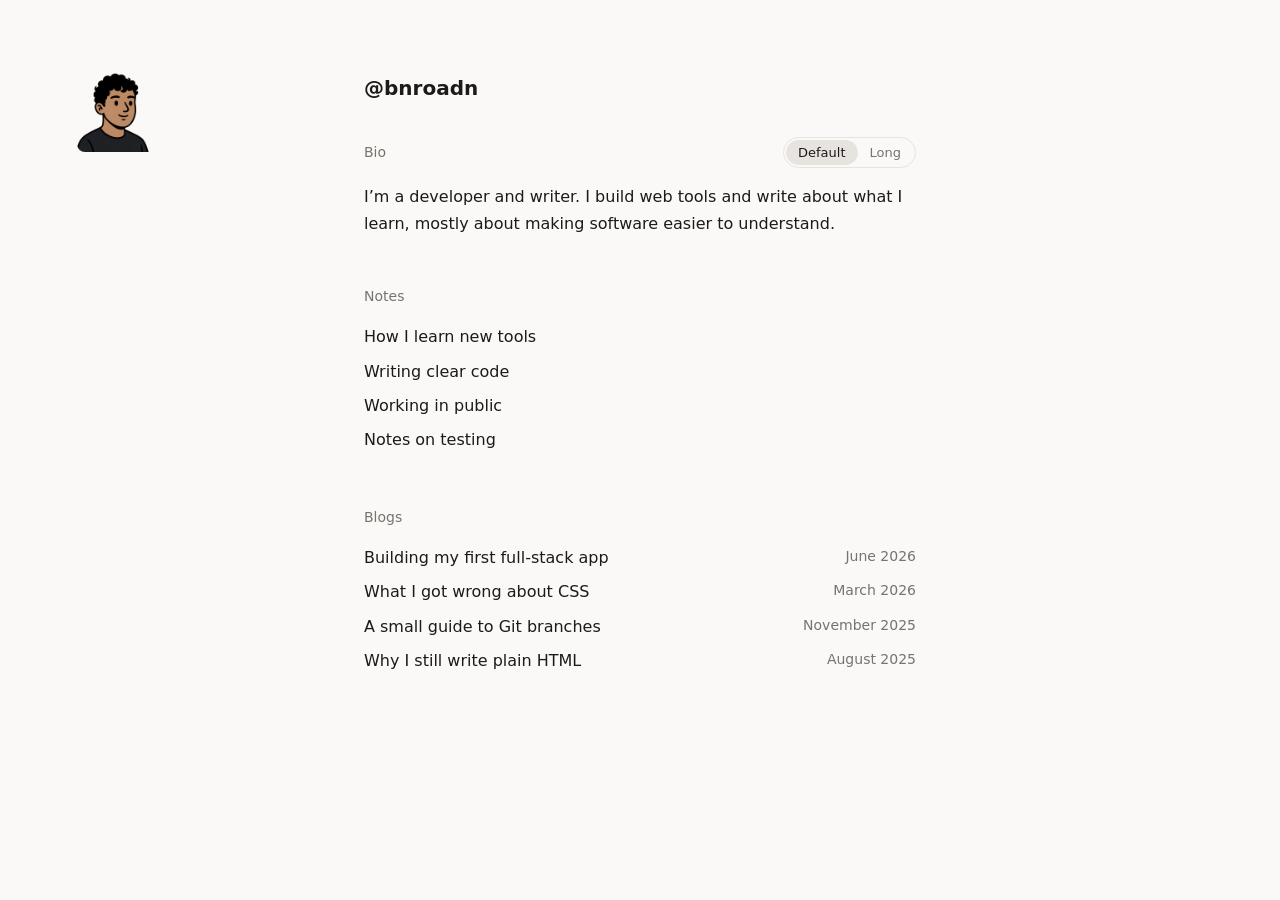
==== minimal-notes/index.html @ 7e2e34ea "test commit vscode" ====
<!DOCTYPE html>
<!--
  CLONE NOTES: a "text-first personal site" (layout inspired by leerob.com).
  The pattern: one narrow column, a handle, a short bio with a Default/Long
  switch, then plain lists of Notes and Blogs. No images, no heavy chrome.
  The original is a Next.js app; this version is plain HTML/CSS/JS so you
  can see every moving part. See the porting notes at the bottom of app.js.
-->
<html lang="en">
<head>
  <meta charset="utf-8">
  <meta name="viewport" content="width=device-width, initial-scale=1">
  <title>hey, i'm Brandon
  </title>
  <meta name="description" content="Developer and writer.">

  <!-- theme-color tints the phone's browser bar to match the page -->
  <meta name="theme-color" content="#1b1a19">

  <!-- Open Graph: the preview card shown when the link is shared.
       Add images/og.png (1280x720) to make it work. -->
  <meta property="og:title" content="Alex Rivera">
  <meta property="og:description" content="Developer and writer.">
  <meta property="og:image" content="images/og.png">

  <link rel="stylesheet" href="css/styles.css">
  <script src="js/app.js" defer></script>
</head>
<body>
  <aside class="logo-slot" aria-label="Logo">
    <img src="images/logo.png" alt="Illustrated portrait logo">
  </aside>
  <main>
    <!-- The handle is the page's h1 and links to a social profile -->
    <h1><a href="https://x.com/">@bnroadn</a></h1>

    <!-- Bio: label + two buttons that act like a segmented control.
         aria-pressed tells screen readers which one is active. -->
    <section aria-labelledby="bio-label">
      <div class="bio-head">
        <span id="bio-label" class="label">Bio</span>
        <div class="switch" role="group" aria-label="Bio length">
          <button type="button" data-mode="default" aria-pressed="true">Default</button>
          <button type="button" data-mode="long" aria-pressed="false">Long</button>
        </div>
      </div>
      <!-- aria-live: screen readers announce the text when it changes -->
      <p id="bio" aria-live="polite"></p>
    </section>

    <!-- Filled in by app.js from the data object -->
    <section><h2>Notes</h2><ul id="notes" class="plain"></ul></section>
    <section><h2>Blogs</h2><ul id="blogs" class="plain"></ul></section>

    <noscript><p class="muted">Enable JavaScript to see the full page.</p></noscript>
  </main>
</body>
</html>
---- minimal-notes/css/styles.css ----
/* ==========================================================================
   styles.css: a calm, text-first look. All colors live in variables, so
   re-theming the whole site means editing six lines.
   ========================================================================== */
:root {
  --bg: #1b1a19;        /* warm near-black (same as the theme-color meta) */
  --text: #ece9e4;
  --muted: #8f8b85;
  --line: #2e2c2a;
  --accent: #ece9e4;
}
/* Light theme for visitors whose OS is set to light */
@media (prefers-color-scheme: light) {
  :root { --bg: #faf9f7; --text: #1c1b1a; --muted: #77736d; --line: #e7e4df; --accent: #1c1b1a; }
}

* { box-sizing: border-box; }

body {
  margin: 0;
  background: var(--bg);
  color: var(--text);
  font: 16px/1.65 system-ui, -apple-system, "Segoe UI", Roboto, sans-serif;
  -webkit-font-smoothing: antialiased;
}

/* One narrow column, centered. This single rule creates the whole "feel". */
main { max-width: 600px; margin: 0 auto; padding: 72px 24px 96px; }

a { color: inherit; text-decoration: none; }
a:hover { text-decoration: underline; text-underline-offset: 3px; }
a:focus-visible, button:focus-visible { outline: 2px solid var(--accent); outline-offset: 2px; }

h1 { font-size: 20px; font-weight: 600; margin: 0 0 32px; }
h2 { font-size: 14px; font-weight: 500; color: var(--muted); margin: 48px 0 12px; }
.label, .muted { color: var(--muted); font-size: 14px; }

/* Bio header: label on the left, switch on the right (flexbox) */
.bio-head { display: flex; justify-content: space-between; align-items: center; margin-bottom: 8px; }

/* Segmented control: two buttons that look like one pill */
.switch { display: inline-flex; border: 1px solid var(--line); border-radius: 999px; padding: 2px; }
.switch button {
  background: none; border: 0; color: var(--muted);
  font: inherit; font-size: 13px; padding: 2px 12px;
  border-radius: 999px; cursor: pointer;
}
/* The ACTIVE button is styled by the aria-pressed attribute itself:
   one source of truth for both accessibility and appearance. */
.switch button[aria-pressed="true"] { background: var(--line); color: var(--text); }

/* Lists: no bullets */
.plain { list-style: none; margin: 0; padding: 0; }
.plain li a { display: flex; justify-content: space-between; gap: 16px; padding: 4px 0; }
.plain .date { color: var(--muted); font-size: 14px; white-space: nowrap; }
#notes li a { display: block; }   /* notes have no dates */

.logo-slot {
  position: fixed;
  top: 72px;
  left: clamp(24px, 6vw, 96px);
  width: 80px;
  aspect-ratio: 1;
  overflow: hidden;
  border-radius: 8px;
}

.logo-slot img {
  display: block;
  width: 100%;
  height: 100%;
  object-fit: cover;
}

@media (prefers-reduced-motion: reduce) { * { transition: none !important; } }

@media (max-width: 900px) {
  .logo-slot {
    position: static;
    margin: 24px auto 0 24px;
  }
}
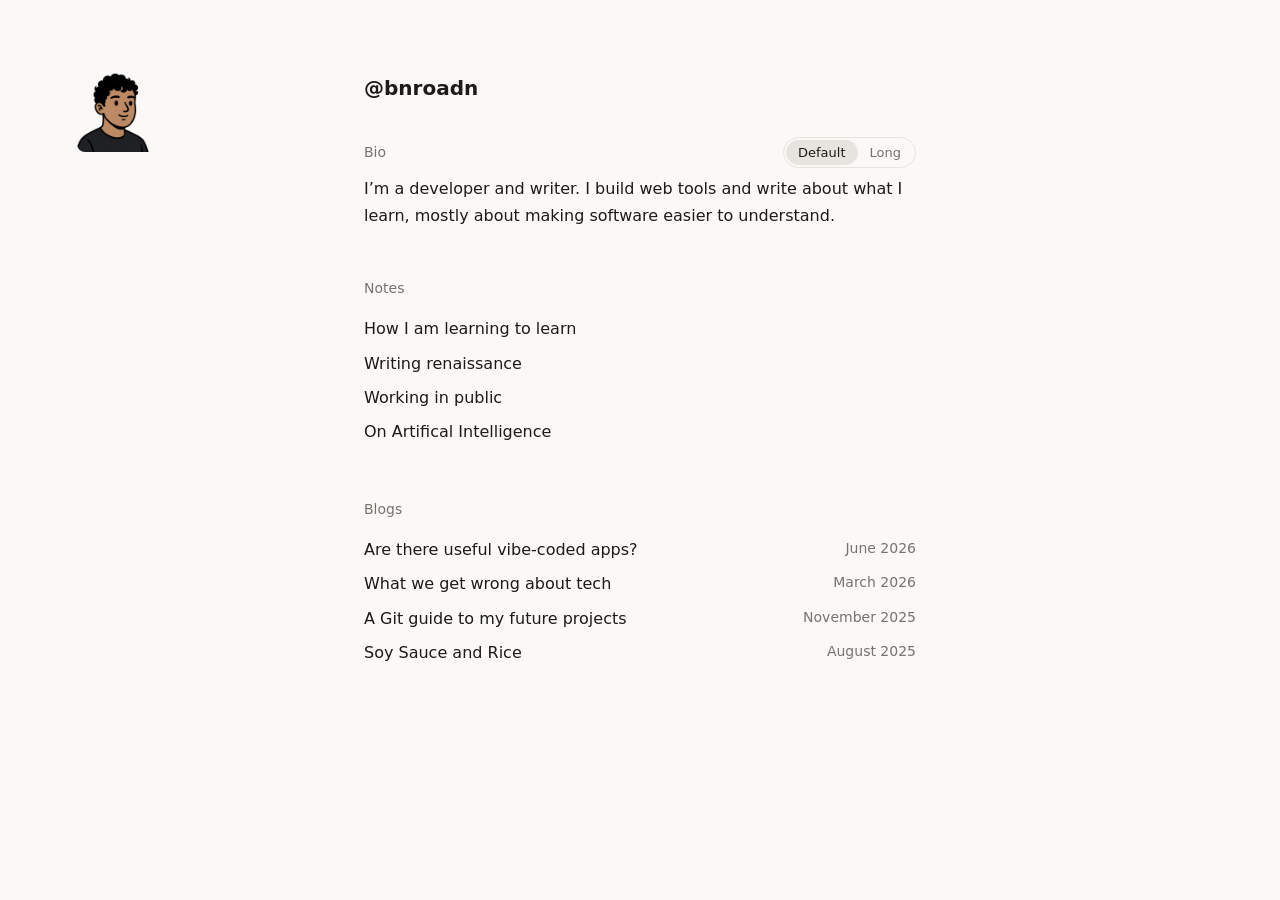
==== commit 4ddf3a4a: "maybe i understand now" ====
--- a/minimal-notes/index.html
+++ b/minimal-notes/index.html
@@ -17,18 +17,16 @@
   <!-- theme-color tints the phone's browser bar to match the page -->
   <meta name="theme-color" content="#1b1a19">
 
-  <!-- Open Graph: the preview card shown when the link is shared.
-       Add images/og.png (1280x720) to make it work. -->
-  <meta property="og:title" content="Alex Rivera">
+  <!-- Open Graph metadata for shared links. -->
+  <meta property="og:title" content="Brandon">
   <meta property="og:description" content="Developer and writer.">
-  <meta property="og:image" content="images/og.png">
 
-  <link rel="stylesheet" href="css/styles.css">
-  <script src="js/app.js" defer></script>
+  <link rel="stylesheet" href="assets/css/styles.css">
+  <script src="assets/js/app.js" defer></script>
 </head>
 <body>
   <aside class="logo-slot" aria-label="Logo">
-    <img src="images/logo.png" alt="Illustrated portrait logo">
+    <img src="assets/images/logo.png" alt="Illustrated portrait logo">
   </aside>
   <main>
     <!-- The handle is the page's h1 and links to a social profile -->
@@ -45,7 +43,7 @@
         </div>
       </div>
       <!-- aria-live: screen readers announce the text when it changes -->
-      <p id="bio" aria-live="polite"></p>
+      <div id="bio" aria-live="polite"></div>
     </section>
 
     <!-- Filled in by app.js from the data object -->
--- a/minimal-notes/assets/css/styles.css
+++ b/minimal-notes/assets/css/styles.css
@@ -0,0 +1,88 @@
+/* ==========================================================================
+   styles.css: a calm, text-first look. All colors live in variables, so
+   re-theming the whole site means editing six lines.
+   ========================================================================== */
+:root {
+  --bg: #1b1a19;        /* warm near-black (same as the theme-color meta) */
+  --text: #ece9e4;
+  --muted: #8f8b85;
+  --line: #2e2c2a;
+  --accent: #ece9e4;
+}
+/* Light theme for visitors whose OS is set to light */
+@media (prefers-color-scheme: light) {
+  :root { --bg: #faf9f7; --text: #1c1b1a; --muted: #77736d; --line: #e7e4df; --accent: #1c1b1a; }
+}
+
+* { box-sizing: border-box; }
+
+body {
+  margin: 0;
+  background: var(--bg);
+  color: var(--text);
+  font: 16px/1.65 system-ui, -apple-system, "Segoe UI", Roboto, sans-serif;
+  -webkit-font-smoothing: antialiased;
+}
+
+/* One narrow column, centered. This single rule creates the whole "feel". */
+main { max-width: 600px; margin: 0 auto; padding: 72px 24px 96px; }
+
+a { color: inherit; text-decoration: none; }
+a:hover { text-decoration: underline; text-underline-offset: 3px; }
+a:focus-visible, button:focus-visible { outline: 2px solid var(--accent); outline-offset: 2px; }
+
+h1 { font-size: 20px; font-weight: 600; margin: 0 0 32px; }
+h2 { font-size: 14px; font-weight: 500; color: var(--muted); margin: 48px 0 12px; }
+.article-title { font-size: 20px; font-weight: 600; color: var(--text); margin: 48px 0 12px; }
+.app-preview { display: block; width: 100%; height: 640px; border: 0; border-radius: 14px; margin: 24px 0; }
+.label, .muted { color: var(--muted); font-size: 14px; }
+
+/* Bio header: label on the left, switch on the right (flexbox) */
+.bio-head { display: flex; justify-content: space-between; align-items: center; margin-bottom: 8px; }
+#bio p { margin: 0 0 16px; }
+#bio figure { margin: 24px 0; }
+.bio-photo { display: block; width: 100%; max-height: 340px; object-fit: cover; border-radius: 8px; }
+#bio figcaption { color: var(--muted); font-size: 13px; margin-top: 8px; }
+
+/* Segmented control: two buttons that look like one pill */
+.switch { display: inline-flex; border: 1px solid var(--line); border-radius: 999px; padding: 2px; }
+.switch button {
+  background: none; border: 0; color: var(--muted);
+  font: inherit; font-size: 13px; padding: 2px 12px;
+  border-radius: 999px; cursor: pointer;
+}
+/* The ACTIVE button is styled by the aria-pressed attribute itself:
+   one source of truth for both accessibility and appearance. */
+.switch button[aria-pressed="true"] { background: var(--line); color: var(--text); }
+
+/* Lists: no bullets */
+.plain { list-style: none; margin: 0; padding: 0; }
+.plain li a, .plain li .entry { display: flex; justify-content: space-between; gap: 16px; padding: 4px 0; }
+.plain .date { color: var(--muted); font-size: 14px; white-space: nowrap; }
+#notes li a, #notes li .entry { display: block; }   /* notes have no dates */
+
+.logo-slot {
+  position: fixed;
+  top: 72px;
+  left: clamp(24px, 6vw, 96px);
+  width: 80px;
+  aspect-ratio: 1;
+  overflow: hidden;
+  border-radius: 8px;
+}
+
+.logo-slot img {
+  display: block;
+  width: 100%;
+  height: 100%;
+  object-fit: cover;
+}
+
+@media (prefers-reduced-motion: reduce) { * { transition: none !important; } }
+
+@media (max-width: 900px) {
+  .logo-slot {
+    position: static;
+    margin: 24px auto 0 24px;
+  }
+}
